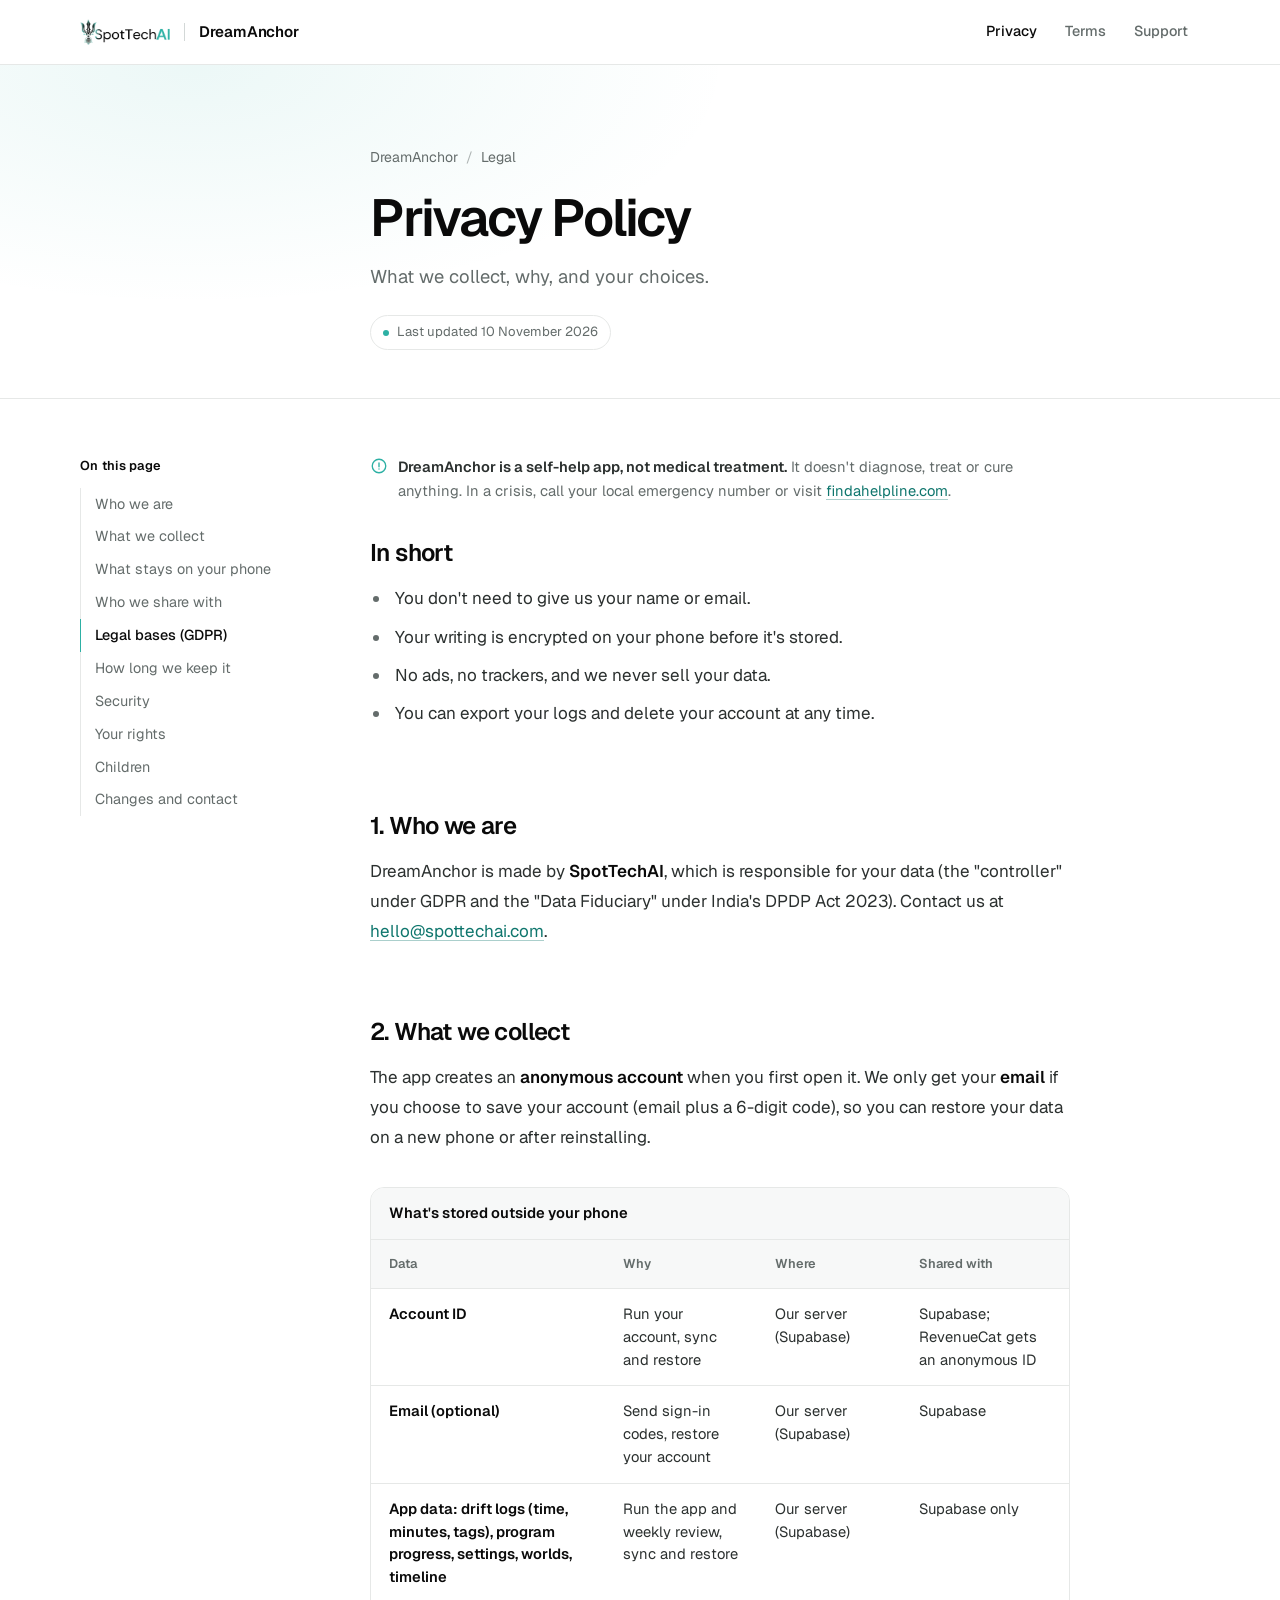
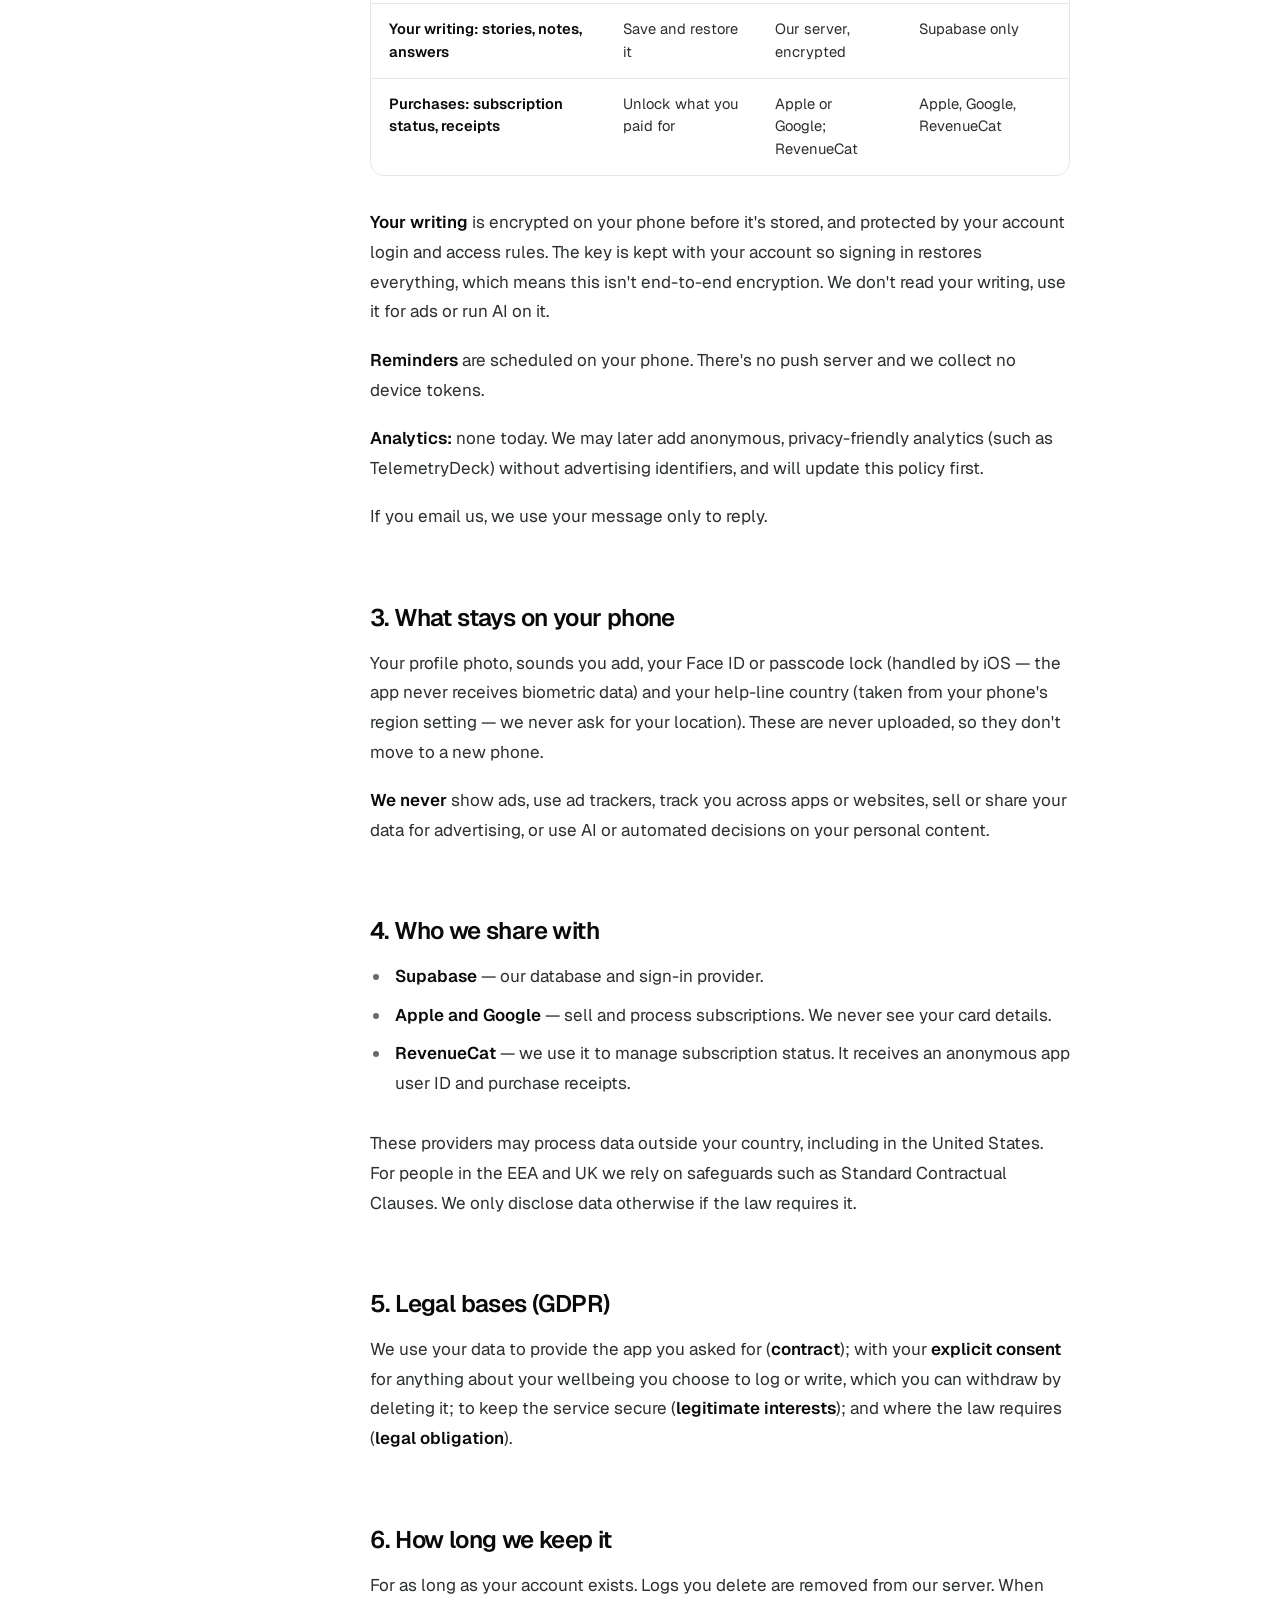
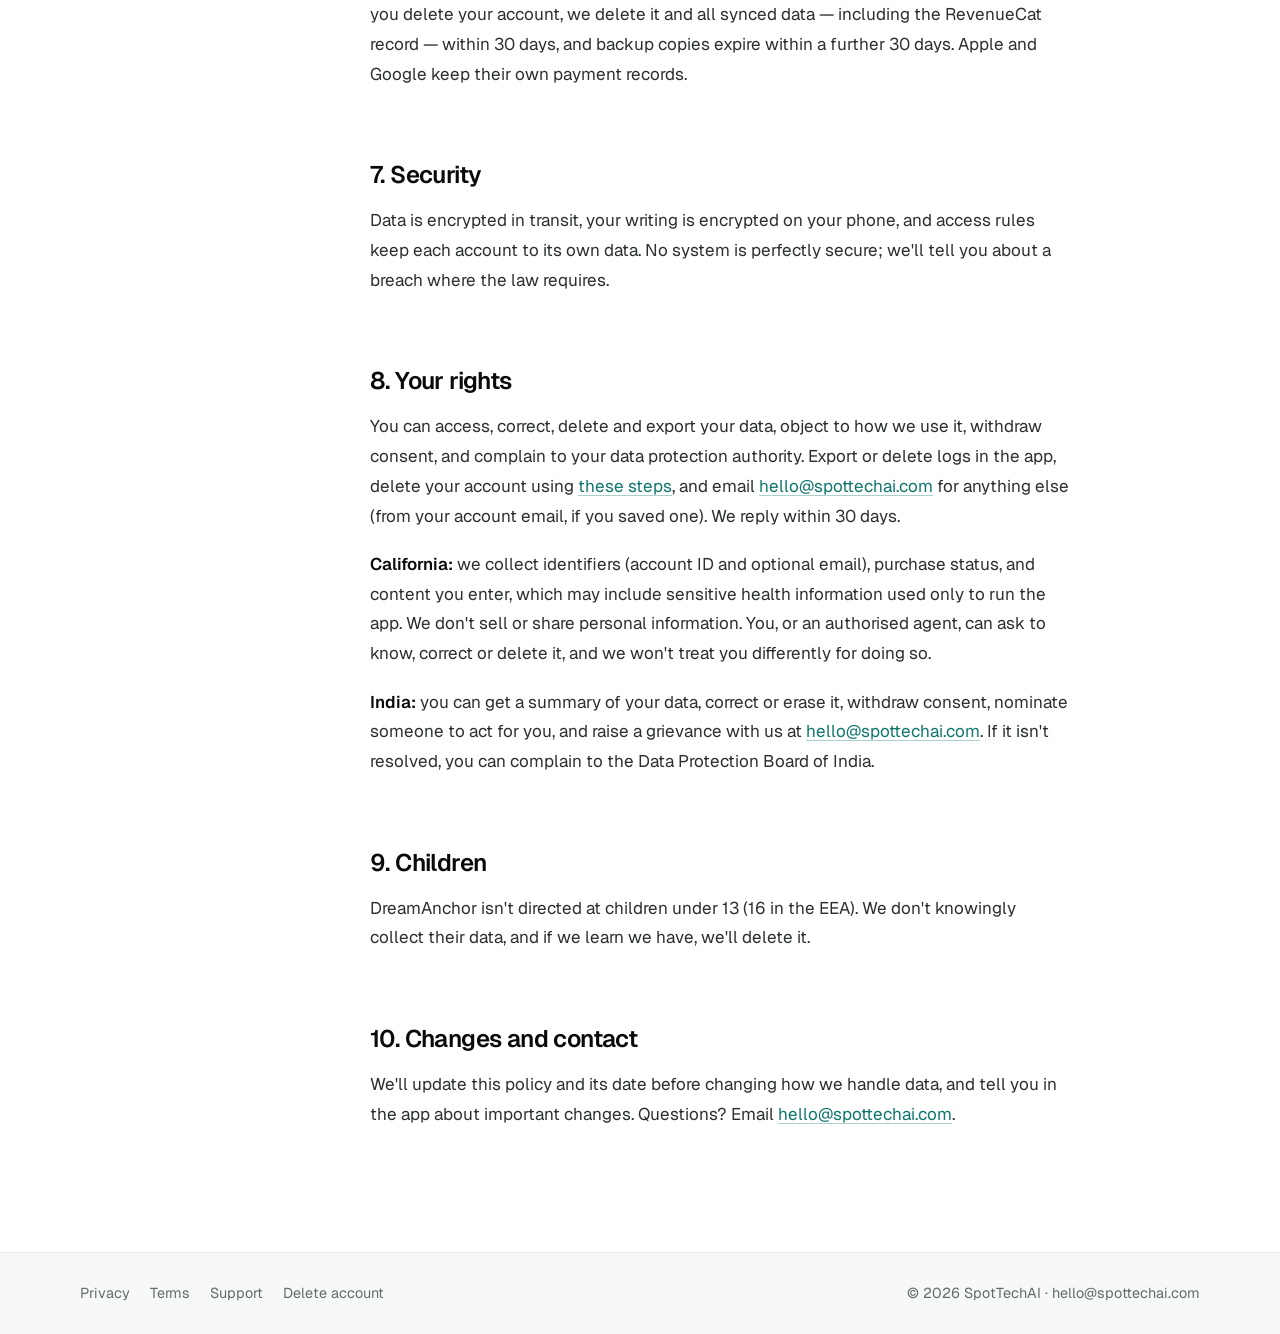
==== DreamAnchor/privacy/index.html @ 68d118e9 "building DreamAnchor Privacy, Terms, Support Pages" ====
<!DOCTYPE html>
<!-- DRAFT: needs legal review before launch. See DreamAnchor/README.md for open assumptions. -->
<html lang="en">
<head>
  <meta charset="utf-8">
  <meta name="viewport" content="width=device-width, initial-scale=1">
  <title>Privacy Policy — DreamAnchor by SpotTechAI</title>
  <meta name="description" content="How DreamAnchor collects, uses and protects your data, and your choices. No ads, no tracking, no selling of data.">
  <meta name="color-scheme" content="light dark">
  <meta name="theme-color" content="#ffffff" media="(prefers-color-scheme: light)">
  <meta name="theme-color" content="#0a0a0a" media="(prefers-color-scheme: dark)">
  <link rel="canonical" href="https://spottechai.com/DreamAnchor/privacy/">
  <link rel="icon" type="image/png" href="../../assets/img/favicon.png">
  <link rel="apple-touch-icon" href="../../assets/img/apple-touch-icon.png">
  <link rel="preconnect" href="https://fonts.googleapis.com">
  <link rel="preconnect" href="https://fonts.gstatic.com" crossorigin>
  <link href="https://fonts.googleapis.com/css2?family=Geist:wght@300..700&amp;family=Geist+Mono:wght@400;500&amp;display=swap" rel="stylesheet">
  <link rel="stylesheet" href="../../assets/css/styles.css">
  <link rel="stylesheet" href="../assets/site.css">
</head>
<body class="da da-doc">
  <a class="skip-link" href="#main">Skip to content</a>

  <header class="da-header">
    <div class="da-bar">
      <a class="da-brand" href="../../">
        <picture>
          <source srcset="../../assets/img/logo-white.png" media="(prefers-color-scheme: dark)">
          <img src="../../assets/img/logo.png" alt="SpotTechAI" width="91" height="26">
        </picture>
      </a>
      <span class="da-sep" aria-hidden="true"></span>
      <a class="da-app" href="../">DreamAnchor</a>
      <nav class="da-nav" aria-label="DreamAnchor">
        <a href="../privacy/" aria-current="page">Privacy</a>
        <a href="../terms/">Terms</a>
        <a href="../support/">Support</a>
      </nav>
    </div>
  </header>

  <section class="da-hero">
    <div class="da-wrap">
      <nav class="da-crumbs" aria-label="Breadcrumb"><a href="../">DreamAnchor</a><span class="sl" aria-hidden="true">/</span><span>Legal</span></nav>
      <h1>Privacy Policy</h1>
      <p class="da-lead">What we collect, why, and your choices.</p>
      <ul class="da-meta"><li>Last updated 10 November 2026</li></ul>
    </div>
  </section>

  <main id="main" class="da-main">
    <div class="da-wrap">
      <p class="da-note"><svg viewBox="0 0 24 24" aria-hidden="true"><circle cx="12" cy="12" r="9"/><path d="M12 8v5M12 16h.01"/></svg><span><strong>DreamAnchor is a self-help app, not medical treatment.</strong> It doesn't diagnose, treat or cure anything. In a crisis, call your local emergency number or visit <a href="https://findahelpline.com">findahelpline.com</a>.</span></p>

      <h2 class="da-first" id="summary">In short</h2>
      <ul>
        <li>You don't need to give us your name or email.</li>
        <li>Your writing is encrypted on your phone before it's stored.</li>
        <li>No ads, no trackers, and we never sell your data.</li>
        <li>You can export your logs and delete your account at any time.</li>
      </ul>

      <nav class="da-toc" aria-label="On this page">
        <p class="da-toc-title">On this page</p>
        <ol>
          <li><a href="#who-we-are">Who we are</a></li>
          <li><a href="#what-we-collect">What we collect</a></li>
          <li><a href="#on-your-phone">What stays on your phone</a></li>
          <li><a href="#sharing">Who we share with</a></li>
          <li><a href="#legal-bases">Legal bases (GDPR)</a></li>
          <li><a href="#retention">How long we keep it</a></li>
          <li><a href="#security">Security</a></li>
          <li><a href="#your-rights">Your rights</a></li>
          <li><a href="#children">Children</a></li>
          <li><a href="#changes">Changes and contact</a></li>
        </ol>
      </nav>

      <h2 id="who-we-are">1. Who we are</h2>
      <p>DreamAnchor is made by <strong>SpotTechAI</strong>, which is responsible for your data (the "controller" under GDPR and the "Data Fiduciary" under India's DPDP Act 2023). Contact us at <a href="mailto:hello@spottechai.com">hello@spottechai.com</a>.</p>

      <h2 id="what-we-collect">2. What we collect</h2>
      <p>The app creates an <strong>anonymous account</strong> when you first open it. We only get your <strong>email</strong> if you choose to save your account (email plus a 6-digit code), so you can restore your data on a new phone or after reinstalling.</p>
      <div class="da-table-wrap"><table class="da-table">
        <caption>What's stored outside your phone</caption>
        <thead><tr><th scope="col">Data</th><th scope="col">Why</th><th scope="col">Where</th><th scope="col">Shared with</th></tr></thead>
        <tbody>
          <tr><td data-label="Data">Account ID</td><td data-label="Why">Run your account, sync and restore</td><td data-label="Where">Our server (Supabase)</td><td data-label="Shared with">Supabase; RevenueCat gets an anonymous ID</td></tr>
          <tr><td data-label="Data">Email (optional)</td><td data-label="Why">Send sign-in codes, restore your account</td><td data-label="Where">Our server (Supabase)</td><td data-label="Shared with">Supabase</td></tr>
          <tr><td data-label="Data">App data: drift logs (time, minutes, tags), program progress, settings, worlds, timeline</td><td data-label="Why">Run the app and weekly review, sync and restore</td><td data-label="Where">Our server (Supabase)</td><td data-label="Shared with">Supabase only</td></tr>
          <tr><td data-label="Data">Your writing: stories, notes, answers</td><td data-label="Why">Save and restore it</td><td data-label="Where">Our server, encrypted</td><td data-label="Shared with">Supabase only</td></tr>
          <tr><td data-label="Data">Purchases: subscription status, receipts</td><td data-label="Why">Unlock what you paid for</td><td data-label="Where">Apple or Google; RevenueCat</td><td data-label="Shared with">Apple, Google, RevenueCat</td></tr>
        </tbody>
      </table></div>
      <p><strong>Your writing</strong> is encrypted on your phone before it's stored, and protected by your account login and access rules. The key is kept with your account so signing in restores everything, which means this isn't end-to-end encryption. We don't read your writing, use it for ads or run AI on it.</p>
      <p><strong>Reminders</strong> are scheduled on your phone. There's no push server and we collect no device tokens.</p>
      <p><strong>Analytics:</strong> none today. We may later add anonymous, privacy-friendly analytics (such as TelemetryDeck) without advertising identifiers, and will update this policy first.</p>
      <p>If you email us, we use your message only to reply.</p>

      <h2 id="on-your-phone">3. What stays on your phone</h2>
      <p>Your profile photo, sounds you add, your Face ID or passcode lock (handled by iOS — the app never receives biometric data) and your help-line country (taken from your phone's region setting — we never ask for your location). These are never uploaded, so they don't move to a new phone.</p>
      <p><strong>We never</strong> show ads, use ad trackers, track you across apps or websites, sell or share your data for advertising, or use AI or automated decisions on your personal content.</p>

      <h2 id="sharing">4. Who we share with</h2>
      <ul>
        <li><strong>Supabase</strong> — our database and sign-in provider.</li>
        <li><strong>Apple and Google</strong> — sell and process subscriptions. We never see your card details.</li>
        <li><strong>RevenueCat</strong> — we use it to manage subscription status. It receives an anonymous app user ID and purchase receipts.</li>
      </ul>
      <p>These providers may process data outside your country, including in the United States. For people in the EEA and UK we rely on safeguards such as Standard Contractual Clauses. We only disclose data otherwise if the law requires it.</p>

      <h2 id="legal-bases">5. Legal bases (GDPR)</h2>
      <p>We use your data to provide the app you asked for (<strong>contract</strong>); with your <strong>explicit consent</strong> for anything about your wellbeing you choose to log or write, which you can withdraw by deleting it; to keep the service secure (<strong>legitimate interests</strong>); and where the law requires (<strong>legal obligation</strong>).</p>

      <h2 id="retention">6. How long we keep it</h2>
      <p>For as long as your account exists. Logs you delete are removed from our server. When you delete your account, we delete it and all synced data — including the RevenueCat record — within 30 days, and backup copies expire within a further 30 days. Apple and Google keep their own payment records.</p>

      <h2 id="security">7. Security</h2>
      <p>Data is encrypted in transit, your writing is encrypted on your phone, and access rules keep each account to its own data. No system is perfectly secure; we'll tell you about a breach where the law requires.</p>

      <h2 id="your-rights">8. Your rights</h2>
      <p>You can access, correct, delete and export your data, object to how we use it, withdraw consent, and complain to your data protection authority. Export or delete logs in the app, delete your account using <a href="../delete-account/">these steps</a>, and email <a href="mailto:hello@spottechai.com">hello@spottechai.com</a> for anything else (from your account email, if you saved one). We reply within 30 days.</p>
      <p><strong>California:</strong> we collect identifiers (account ID and optional email), purchase status, and content you enter, which may include sensitive health information used only to run the app. We don't sell or share personal information. You, or an authorised agent, can ask to know, correct or delete it, and we won't treat you differently for doing so.</p>
      <p><strong>India:</strong> you can get a summary of your data, correct or erase it, withdraw consent, nominate someone to act for you, and raise a grievance with us at <a href="mailto:hello@spottechai.com">hello@spottechai.com</a>. If it isn't resolved, you can complain to the Data Protection Board of India.</p>

      <h2 id="children">9. Children</h2>
      <p>DreamAnchor isn't directed at children under 13 (16 in the EEA). We don't knowingly collect their data, and if we learn we have, we'll delete it.</p>

      <h2 id="changes">10. Changes and contact</h2>
      <p>We'll update this policy and its date before changing how we handle data, and tell you in the app about important changes. Questions? Email <a href="mailto:hello@spottechai.com">hello@spottechai.com</a>.</p>
    </div>
  </main>

  <footer class="da-footer">
    <div class="da-bar da-foot">
      <nav class="da-foot-links" aria-label="DreamAnchor pages">
        <a href="../privacy/">Privacy</a>
        <a href="../terms/">Terms</a>
        <a href="../support/">Support</a>
        <a href="../delete-account/">Delete account</a>
      </nav>
      <p>© 2026 SpotTechAI · <a href="mailto:hello@spottechai.com">hello@spottechai.com</a></p>
    </div>
  </footer>
  <script src="../assets/toc.js" defer></script>
</body>
</html>
---- assets/css/styles.css ----
/* ==========================================================
   SpotTechAI — stylesheet
   Brand: black / white with logo teal (#2DB0A4)
   ========================================================== */

:root {
  --black: #0a0a0a;
  --black-2: #111312;
  --white: #ffffff;
  --gray-50: #f6f7f7;
  --gray-100: #eceeee;
  --gray-300: #d4d8d7;
  --gray-500: #6b7271;
  --gray-400-d: #9aa3a2;          /* muted text on dark */
  --line-d: rgba(255, 255, 255, 0.1);

  --teal: #2db0a4;                /* sampled from the logo */
  --teal-ink: #137a70;            /* teal for text on white (AA contrast) */
  --teal-soft: rgba(45, 176, 164, 0.12);

  --font: "Geist", -apple-system, BlinkMacSystemFont, "Segoe UI", Roboto, sans-serif;
  --mono: "Geist Mono", ui-monospace, SFMono-Regular, Menlo, monospace;

  --container: 1200px;
  --radius: 16px;
  --ease: cubic-bezier(0.22, 1, 0.36, 1);
}

*,
*::before,
*::after { box-sizing: border-box; }

html { scroll-behavior: smooth; scroll-padding-top: 76px; }

body {
  margin: 0;
  font-family: var(--font);
  font-size: 16px;
  line-height: 1.6;
  color: var(--black);
  background: var(--white);
  -webkit-font-smoothing: antialiased;
  -moz-osx-font-smoothing: grayscale;
  text-rendering: optimizeLegibility;
  overflow-x: hidden;
}

img, svg, canvas { display: block; max-width: 100%; }
a { color: inherit; text-decoration: none; }
p { margin: 0 0 1em; }
h1, h2, h3, h4 { margin: 0 0 .5em; font-weight: 600; letter-spacing: -0.035em; line-height: 1.05; }
h1 { font-size: clamp(2.6rem, 6.4vw, 5.2rem); }
h2 { font-size: clamp(2rem, 4.2vw, 3.4rem); }
h3 { font-size: 1.12rem; letter-spacing: -0.015em; line-height: 1.3; }

::selection { background: var(--teal); color: var(--black); }

.container { width: 100%; max-width: var(--container); margin: 0 auto; padding: 0 28px; }
.teal { color: var(--teal); }

.skip-link {
  position: absolute; left: -999px; top: 8px; z-index: 200;
  background: var(--teal); color: var(--black); padding: 8px 14px; border-radius: 8px; font-weight: 600;
}
.skip-link:focus { left: 8px; }
:focus-visible { outline: 2px solid var(--teal); outline-offset: 3px; border-radius: 6px; }

/* ---------- Scroll progress ---------- */
.scroll-progress {
  position: fixed; top: 0; left: 0; z-index: 120; height: 2px; width: 100%;
  background: var(--teal); transform-origin: 0 50%; transform: scaleX(0);
}

/* ---------- Buttons ---------- */
.btn {
  display: inline-flex; align-items: center; justify-content: center; gap: .55em;
  height: 48px; padding: 0 24px; border-radius: 999px;
  font: 500 .95rem/1 var(--font); letter-spacing: -0.01em;
  border: 1px solid transparent; cursor: pointer; white-space: nowrap;
  transition: background .3s var(--ease), color .3s var(--ease), border-color .3s var(--ease), transform .3s var(--ease), box-shadow .3s var(--ease);
}
.btn .arrow { display: inline-block; transition: transform .3s var(--ease); }
.btn:hover .arrow { transform: translateX(4px); }
.btn:active { transform: scale(.98); }
.btn-sm { height: 38px; padding: 0 16px; font-size: .88rem; }

.btn-teal { background: var(--teal); color: var(--black); }
.btn-teal:hover { background: #3cc7ba; box-shadow: 0 8px 30px -8px rgba(45, 176, 164, .65); }
.btn-outline { border-color: rgba(255,255,255,.22); color: var(--white); }
.btn-outline:hover { border-color: var(--white); background: rgba(255,255,255,.06); }
.btn-dark { background: var(--black); color: var(--white); }
.btn-dark:hover { background: #222; }

/* ---------- Labels ---------- */
.label {
  font-family: var(--mono); font-size: .78rem; font-weight: 500;
  letter-spacing: .08em; text-transform: uppercase; color: var(--teal-ink);
  margin-bottom: 1.2rem;
}
.dark .label { color: var(--teal); }
.sub { font-size: 1.12rem; color: var(--gray-500); max-width: 600px; }
.dark .sub { color: var(--gray-400-d); }

/* ---------- Header ---------- */
.site-header {
  position: fixed; inset: 0 0 auto; z-index: 100;
  border-bottom: 1px solid transparent;
  transition: background .4s var(--ease), border-color .4s var(--ease);
}
/* blur lives on a pseudo-element so it doesn't trap the fixed mobile menu */
.site-header::before {
  content: ""; position: absolute; inset: 0; z-index: -1; opacity: 0;
  background: rgba(10, 10, 10, .86);
  backdrop-filter: saturate(180%) blur(16px);
  -webkit-backdrop-filter: saturate(180%) blur(16px);
  transition: opacity .4s var(--ease);
}
.site-header.scrolled::before { opacity: 1; }
.site-header.scrolled { border-color: var(--line-d); }
.nav-wrap { display: flex; align-items: center; justify-content: space-between; height: 72px; }
.brand img { height: 36px; width: auto; }
.nav-menu { display: flex; align-items: center; gap: 32px; list-style: none; margin: 0; padding: 0; }
.nav-menu a:not(.btn) {
  position: relative; color: var(--gray-400-d); font-size: .92rem; font-weight: 450; transition: color .25s;
}
.nav-menu a:not(.btn)::after {
  content: ""; position: absolute; left: 0; right: 0; bottom: -6px; height: 1px;
  background: var(--teal); transform: scaleX(0); transform-origin: right; transition: transform .35s var(--ease);
}
.nav-menu a:not(.btn):hover { color: var(--white); }
.nav-menu a:not(.btn):hover::after,
.nav-menu a.active::after { transform: scaleX(1); transform-origin: left; }
.nav-menu a.active { color: var(--white); }
.nav-toggle { display: none; }

/* ---------- Dark sections ---------- */
.dark { background: var(--black); color: var(--white); }

/* ---------- Hero ---------- */
.hero {
  position: relative; min-height: 100vh; min-height: 100svh;
  display: flex; flex-direction: column; justify-content: center;
  padding-top: 120px; overflow: hidden; isolation: isolate;
}
.hero-canvas { position: absolute; inset: 0; width: 100%; height: 100%; z-index: -2; opacity: .9; }
.hero-glow {
  position: absolute; z-index: -1; width: 900px; height: 900px; border-radius: 50%;
  left: var(--mx, 70%); top: var(--my, 40%); transform: translate(-50%, -50%);
  background: radial-gradient(circle, rgba(45,176,164,.16) 0%, rgba(45,176,164,0) 60%);
  transition: left .8s var(--ease), top .8s var(--ease);
  pointer-events: none;
}
.hero::after { /* fade bottom into marquee */
  content: ""; position: absolute; inset: auto 0 0; height: 200px; z-index: -1;
  background: linear-gradient(transparent, var(--black));
}
.hero-inner { display: grid; grid-template-columns: 1.25fr .75fr; gap: 40px; align-items: center; flex: 1; }

.pill {
  display: inline-flex; align-items: center; gap: 10px;
  padding: 7px 14px 7px 12px; border-radius: 999px; margin-bottom: 28px;
  border: 1px solid var(--line-d); background: rgba(255,255,255,.03);
  font-family: var(--mono); font-size: .76rem; letter-spacing: .06em; text-transform: uppercase; color: #cfd6d5;
}
.pill-dot { position: relative; width: 7px; height: 7px; border-radius: 50%; background: var(--teal); }
.pill-dot::after {
  content: ""; position: absolute; inset: 0; border-radius: 50%; background: var(--teal);
  animation: ping 2s var(--ease) infinite;
}

.hero-title { font-weight: 600; margin-bottom: 28px; }
.hero-lead { font-size: clamp(1.05rem, 1.4vw, 1.22rem); color: var(--gray-400-d); max-width: 560px; margin-bottom: 40px; }
.hero-actions { display: flex; flex-wrap: wrap; gap: 12px; }

/* Split-word headline animation */
.hero-title .w { display: inline-block; overflow: hidden; vertical-align: top; padding-bottom: .08em; margin-bottom: -.08em; }
.hero-title .w > span { display: inline-block; }
.js .hero-title .w > span {
  transform: translateY(105%); opacity: 0; filter: blur(6px);
  animation: wordIn 1s var(--ease) forwards; animation-delay: calc(var(--i) * 70ms + 100ms);
}

.js .fade-in { opacity: 0; transform: translateY(16px); animation: fadeUp 1s var(--ease) forwards; animation-delay: var(--d, 0s); }

/* Hero visual: logo mark with orbits */
.hero-visual { position: relative; aspect-ratio: 1; width: 100%; max-width: 440px; justify-self: center; }
.mark-wrap { position: absolute; inset: 0; display: grid; place-items: center; }
.mark-wrap img {
  width: 34%; height: auto;
  filter: drop-shadow(0 0 40px rgba(45,176,164,.35));
  animation: float 7s ease-in-out infinite;
}
.orbit {
  position: absolute; inset: 0; margin: auto; border-radius: 50%;
  border: 1px solid rgba(255,255,255,.08);
  animation: spin linear infinite;
}
.orbit span {
  position: absolute; top: -4px; left: 50%; width: 8px; height: 8px; margin-left: -4px;
  border-radius: 50%; background: var(--teal); box-shadow: 0 0 16px 2px rgba(45,176,164,.7);
}
.orbit-1 { width: 100%; height: 100%; animation-duration: 38s; border-style: dashed; border-color: rgba(255,255,255,.07); }
.orbit-2 { width: 74%; height: 74%; animation-duration: 24s; animation-direction: reverse; }
.orbit-2 span { background: #fff; box-shadow: 0 0 12px rgba(255,255,255,.6); width: 6px; height: 6px; margin-left: -3px; top: -3px; }
.orbit-3 { width: 50%; height: 50%; animation-duration: 16s; border-color: rgba(45,176,164,.25); }

/* Marquee */
.marquee {
  position: relative; margin-top: 72px; padding: 22px 0;
  border-top: 1px solid var(--line-d); overflow: hidden;
  mask-image: linear-gradient(90deg, transparent, #000 12%, #000 88%, transparent);
  -webkit-mask-image: linear-gradient(90deg, transparent, #000 12%, #000 88%, transparent);
}
.marquee-track { display: flex; width: max-content; animation: marquee 40s linear infinite; }
.marquee:hover .marquee-track { animation-play-state: paused; }
.marquee ul { display: flex; list-style: none; margin: 0; padding: 0; }
.marquee li {
  display: flex; align-items: center; gap: 48px; padding-right: 48px;
  font-size: 1.05rem; color: #7d8685; white-space: nowrap; letter-spacing: -0.01em;
}
.marquee li::after { content: "✦"; color: var(--teal); font-size: .7rem; }

/* ---------- Sections ---------- */
.section { position: relative; padding: 140px 0; }
.section-gray { background: var(--gray-50); }
.section-head { max-width: 760px; margin-bottom: 72px; }
.section-head h2 { margin-bottom: .4em; }

/* About */
.statement {
  font-size: clamp(1.7rem, 3.4vw, 2.8rem); font-weight: 500; line-height: 1.18; letter-spacing: -0.03em;
  max-width: 1040px; margin-bottom: 80px; color: var(--black);
}
.statement .hl { color: var(--teal-ink); }
.about-grid { display: grid; grid-template-columns: 1fr 1fr; gap: 80px; align-items: start; }
.about-text p { font-size: 1.08rem; color: var(--gray-500); }
.about-text strong { color: var(--black); font-weight: 600; }
.pillars { display: grid; grid-template-columns: 1fr 1fr; border-top: 1px solid var(--gray-100); }
.pillar { padding: 26px 24px 26px 0; border-bottom: 1px solid var(--gray-100); }
.pillar:nth-child(odd) { border-right: 1px solid var(--gray-100); }
.pillar:nth-child(even) { padding-left: 24px; }
.pillar-k { display: block; font-size: 1.5rem; font-weight: 600; letter-spacing: -0.03em; margin-bottom: 6px; }
.pillar-k::before { content: ""; display: inline-block; width: 8px; height: 8px; border-radius: 2px; background: var(--teal); margin-right: 10px; vertical-align: middle; }
.pillar p { margin: 0; color: var(--gray-500); font-size: .95rem; }
.mv {
  display: grid; grid-template-columns: 1fr 1fr; gap: 1px; margin-top: 80px;
  background: var(--gray-100); border: 1px solid var(--gray-100); border-radius: var(--radius); overflow: hidden;
}
.mv > div { background: var(--white); padding: 40px; }
.mv .label { margin-bottom: .8rem; }
.mv-text { font-size: 1.3rem; font-weight: 500; letter-spacing: -0.02em; line-height: 1.35; margin: 0; }

/* Service cards with cursor spotlight */
.cards { display: grid; grid-template-columns: repeat(4, 1fr); gap: 16px; }
.card {
  --x: 50%; --y: 50%;
  position: relative; padding: 32px 28px; border-radius: var(--radius);
  background: var(--white); border: 1px solid var(--gray-100);
  transition: transform .5s var(--ease), border-color .4s var(--ease), box-shadow .5s var(--ease);
  overflow: hidden; isolation: isolate;
}
.card::before {
  content: ""; position: absolute; inset: 0; z-index: -1; opacity: 0; transition: opacity .4s;
  background: radial-gradient(360px circle at var(--x) var(--y), rgba(45,176,164,.12), transparent 60%);
}
.card:hover { transform: translateY(-4px); border-color: rgba(45,176,164,.45); box-shadow: 0 24px 50px -24px rgba(10,10,10,.18); }
.card:hover::before { opacity: 1; }
.card h3 { margin-bottom: .6em; }
.card p { color: var(--gray-500); font-size: .94rem; margin-bottom: 1.2em; }
.card ul { list-style: none; padding: 16px 0 0; margin: 0; border-top: 1px solid var(--gray-100); font-size: .86rem; }
.card li { padding: 3px 0; color: #333; }
.card li::before { content: ""; display: inline-block; width: 4px; height: 4px; border-radius: 50%; background: var(--teal); margin-right: 10px; vertical-align: middle; }
.card-icon {
  width: 44px; height: 44px; border-radius: 12px; display: grid; place-items: center; margin-bottom: 28px;
  background: var(--black); transition: background .4s var(--ease), transform .5s var(--ease);
}
.card-icon svg { width: 22px; height: 22px; fill: none; stroke: var(--teal); stroke-width: 1.6; stroke-linecap: round; stroke-linejoin: round; transition: stroke .4s; }
.card:hover .card-icon { background: var(--teal); transform: rotate(-6deg) scale(1.05); }
.card:hover .card-icon svg { stroke: var(--black); }

/* Process timeline */
.timeline { position: relative; list-style: none; margin: 0; padding: 0; display: grid; grid-template-columns: repeat(4, 1fr); gap: 32px; }
.tl-line { position: absolute; top: 28px; left: 0; right: 0; height: 1px; background: var(--line-d); }
.tl-fill { position: absolute; inset: 0; background: linear-gradient(90deg, var(--teal), #7fe3d9); transform-origin: 0 50%; transform: scaleX(var(--p, 0)); }
.tl-step { position: relative; }
.tl-num {
  position: relative; display: grid; place-items: center; width: 56px; height: 56px; margin-bottom: 32px;
  border-radius: 50%; background: var(--black); border: 1px solid rgba(255,255,255,.18);
  font-family: var(--mono); font-size: .85rem; color: var(--white);
  transition: border-color .6s var(--ease), background .6s var(--ease), color .6s var(--ease), box-shadow .6s var(--ease);
}
.tl-step.lit .tl-num { background: var(--teal); border-color: var(--teal); color: var(--black); box-shadow: 0 0 0 6px rgba(45,176,164,.15); }
.tl-step h3 { font-size: 1.35rem; }
.tl-step p { color: var(--gray-400-d); font-size: .96rem; }

/* Industries */
.industries {
  display: grid; grid-template-columns: repeat(5, 1fr);
  border-top: 1px solid var(--gray-100); border-left: 1px solid var(--gray-100);
}
.ind {
  display: flex; flex-direction: column; gap: 18px; padding: 30px 24px 28px;
  border-right: 1px solid var(--gray-100); border-bottom: 1px solid var(--gray-100);
  font-weight: 500; letter-spacing: -0.01em; transition: background .4s var(--ease), color .4s var(--ease);
}
.ind svg { width: 26px; height: 26px; fill: none; stroke: var(--black); stroke-width: 1.5; stroke-linecap: round; stroke-linejoin: round; transition: stroke .4s, transform .5s var(--ease); }
.ind:hover { background: var(--black); color: var(--white); }
.ind:hover svg { stroke: var(--teal); transform: translateY(-3px); }

/* Why */
.why { display: grid; grid-template-columns: .85fr 1.15fr; gap: 80px; align-items: start; }
.why-head { position: sticky; top: 120px; }
.why-head .sub { margin-bottom: 2rem; }
.why-list { border-top: 1px solid var(--gray-300); }
.why-item {
  display: grid; grid-template-columns: 1fr 1.2fr; gap: 24px; padding: 28px 0;
  border-bottom: 1px solid var(--gray-300); transition: padding .5s var(--ease);
}
.why-item h3 { margin: 0; font-size: 1.2rem; }
.why-item p { margin: 0; color: var(--gray-500); font-size: .96rem; }
.why-item:hover { padding-left: 12px; }
.why-item:hover h3 { color: var(--teal-ink); }

/* FAQ */
.faq-wrap { display: grid; grid-template-columns: .7fr 1.3fr; gap: 80px; align-items: start; }
.faq { border-top: 1px solid var(--gray-100); }
.faq details { border-bottom: 1px solid var(--gray-100); }
.faq summary {
  display: flex; justify-content: space-between; align-items: center; gap: 24px;
  padding: 26px 0; cursor: pointer; list-style: none;
  font-size: 1.12rem; font-weight: 500; letter-spacing: -0.015em; transition: color .3s;
}
.faq summary::-webkit-details-marker { display: none; }
.faq summary:hover { color: var(--teal-ink); }
.faq summary::after {
  content: ""; flex: none; width: 28px; height: 28px; border-radius: 50%;
  border: 1px solid var(--gray-300);
  background:
    linear-gradient(currentColor, currentColor) center / 10px 1.5px no-repeat,
    linear-gradient(currentColor, currentColor) center / 1.5px 10px no-repeat;
  transition: transform .4s var(--ease), background-color .3s, border-color .3s;
}
.faq details[open] summary::after { transform: rotate(45deg); border-color: var(--teal); }
.faq-body p { margin: 0; padding: 0 48px 26px 0; color: var(--gray-500); }
.faq details[open] .faq-body { animation: fadeUp .5s var(--ease); }

/* Contact */
.contact { overflow: hidden; }
.contact-glow {
  position: absolute; width: 800px; height: 800px; right: -300px; bottom: -400px; border-radius: 50%;
  background: radial-gradient(circle, rgba(45,176,164,.18), transparent 65%); pointer-events: none;
}
.contact-grid { position: relative; display: grid; grid-template-columns: 1fr 1fr; gap: 80px; align-items: start; }
.contact-copy h2 { font-size: clamp(2.3rem, 5vw, 4rem); }
.email-link {
  display: inline-flex; flex-direction: column; gap: 6px; margin-top: 24px;
  padding-bottom: 10px; border-bottom: 1px solid var(--line-d); transition: border-color .4s var(--ease);
}
.email-label { font-family: var(--mono); font-size: .75rem; text-transform: uppercase; letter-spacing: .08em; color: var(--gray-400-d); }
.email-addr { font-size: clamp(1.25rem, 2.4vw, 1.8rem); font-weight: 500; letter-spacing: -0.02em; word-break: break-word; }
.email-addr .arrow { display: inline-block; color: var(--teal); transition: transform .4s var(--ease); }
.email-link:hover { border-color: var(--teal); }
.email-link:hover .arrow { transform: translate(3px, -3px); }

.contact-form {
  display: grid; grid-template-columns: 1fr 1fr; gap: 18px;
  padding: 36px; border-radius: 20px;
  background: rgba(255,255,255,.03); border: 1px solid var(--line-d);
  backdrop-filter: blur(10px);
}
.field { display: flex; flex-direction: column; gap: 8px; }
.full { grid-column: 1 / -1; }
.field label { font-size: .85rem; color: #c3cbca; }
.opt { color: #7d8685; }
.field input, .field select, .field textarea {
  width: 100%; padding: 13px 14px; border-radius: 10px;
  background: rgba(0,0,0,.4); border: 1px solid rgba(255,255,255,.12); color: var(--white);
  font: inherit; font-size: .96rem;
  transition: border-color .3s, box-shadow .3s, background .3s;
}
.field select { appearance: none; -webkit-appearance: none; padding-right: 36px;
  background-image: url("data:image/svg+xml,%3Csvg xmlns='http://www.w3.org/2000/svg' width='12' height='8' fill='none' stroke='%239aa3a2' stroke-width='1.5'%3E%3Cpath d='M1 1.5 6 6.5l5-5'/%3E%3C/svg%3E");
  background-repeat: no-repeat; background-position: right 14px center; }
.field select option { background: var(--black-2); color: var(--white); }
.field textarea { resize: vertical; min-height: 130px; }
.field input:hover, .field select:hover, .field textarea:hover { border-color: rgba(255,255,255,.22); }
.field input:focus, .field select:focus, .field textarea:focus { outline: none; border-color: var(--teal); box-shadow: 0 0 0 4px rgba(45,176,164,.15); }
.field.invalid input, .field.invalid textarea { border-color: #f87171; }
.form-foot { display: flex; align-items: center; flex-wrap: wrap; gap: 16px; margin-top: 4px; }
.form-status { margin: 0; font-size: .9rem; color: var(--gray-400-d); }
.form-status.ok { color: var(--teal); }
.form-status.err { color: #f87171; }

/* Footer */
.site-footer { background: var(--black); color: var(--white); border-top: 1px solid var(--line-d); padding: 80px 0 32px; }
.footer-grid { display: grid; grid-template-columns: 1.8fr 1fr 1fr 1.2fr; gap: 48px; }
.footer-brand img { height: 44px; width: auto; margin-bottom: 20px; }
.footer-brand p { color: var(--gray-400-d); max-width: 320px; font-size: .95rem; }
.site-footer h4 { font-family: var(--mono); font-size: .75rem; font-weight: 500; letter-spacing: .08em; text-transform: uppercase; color: #7d8685; margin-bottom: 18px; }
.site-footer ul { list-style: none; margin: 0; padding: 0; display: grid; gap: 12px; }
.site-footer ul a { color: #d4dad9; font-size: .94rem; transition: color .25s; }
.site-footer ul a:hover { color: var(--teal); }
.footer-bottom {
  display: flex; justify-content: space-between; flex-wrap: wrap; gap: 12px;
  margin-top: 64px; padding-top: 24px; border-top: 1px solid var(--line-d);
  font-size: .86rem; color: #7d8685;
}
.footer-bottom p { margin: 0; }
.footer-bottom a:hover { color: var(--white); }

/* ---------- Scroll reveal ---------- */
.js .reveal {
  opacity: 0; transform: translateY(28px); filter: blur(4px);
  transition: opacity 1s var(--ease), transform 1s var(--ease), filter 1s var(--ease);
  transition-delay: var(--rd, 0ms);
}
.js .reveal.visible { opacity: 1; transform: none; filter: none; }

/* ---------- Keyframes ---------- */
@keyframes wordIn { to { transform: none; opacity: 1; filter: none; } }
@keyframes fadeUp { from { opacity: 0; transform: translateY(16px); } to { opacity: 1; transform: none; } }
@keyframes spin { to { transform: rotate(360deg); } }
@keyframes float { 0%, 100% { transform: translateY(0); } 50% { transform: translateY(-12px); } }
@keyframes marquee { to { transform: translateX(-50%); } }
@keyframes ping { 0% { transform: scale(1); opacity: .7; } 80%, 100% { transform: scale(2.8); opacity: 0; } }

@media (prefers-reduced-motion: reduce) {
  *, *::before, *::after { animation: none !important; transition: none !important; scroll-behavior: auto !important; }
  .js .reveal, .js .fade-in, .js .hero-title .w > span { opacity: 1; transform: none; filter: none; }
}

/* ---------- Responsive ---------- */
@media (max-width: 1100px) {
  .cards { grid-template-columns: repeat(2, 1fr); }
  .industries { grid-template-columns: repeat(3, 1fr); }
  .footer-grid { grid-template-columns: 1fr 1fr; }
}

@media (max-width: 900px) {
  .section { padding: 100px 0; }
  .hero { min-height: auto; padding-top: 130px; }
  .hero-inner, .about-grid, .why, .faq-wrap, .contact-grid { grid-template-columns: 1fr; gap: 48px; }
  .hero-visual { max-width: 300px; order: -1; justify-self: start; }
  .why-head { position: static; }
  .timeline { grid-template-columns: 1fr; gap: 40px; padding-left: 0; }
  .tl-line { top: 0; bottom: 0; left: 28px; right: auto; width: 1px; height: auto; }
  .tl-fill { background: linear-gradient(180deg, var(--teal), #7fe3d9); transform-origin: 50% 0; transform: scaleY(var(--p, 0)); }
  .tl-step { display: grid; grid-template-columns: 56px 1fr; gap: 24px; }
  .tl-num { margin: 0; }
  .statement { margin-bottom: 56px; }

  .nav-toggle {
    position: relative; z-index: 2; display: block; width: 42px; height: 42px; padding: 0;
    background: transparent; border: 1px solid var(--line-d); border-radius: 50%; cursor: pointer;
  }
  .nav-toggle span {
    position: absolute; left: 13px; right: 13px; height: 1.5px; background: var(--white); border-radius: 2px;
    transition: transform .4s var(--ease), top .4s var(--ease);
  }
  .nav-toggle span:nth-child(1) { top: 17px; }
  .nav-toggle span:nth-child(2) { top: 23px; }
  .nav-toggle[aria-expanded="true"] span:nth-child(1) { top: 20px; transform: rotate(45deg); }
  .nav-toggle[aria-expanded="true"] span:nth-child(2) { top: 20px; transform: rotate(-45deg); }

  .nav-menu {
    position: fixed; inset: 0; z-index: 1; flex-direction: column; align-items: stretch; justify-content: center; gap: 0;
    padding: 96px 28px 40px; background: var(--black);
    clip-path: circle(0% at calc(100% - 49px) 36px);
    transition: clip-path .7s var(--ease);
    visibility: hidden;
  }
  .nav-menu.open { clip-path: circle(150% at calc(100% - 49px) 36px); visibility: visible; }
  .nav-menu li { opacity: 0; transform: translateY(16px); transition: opacity .5s var(--ease), transform .5s var(--ease); }
  .nav-menu.open li { opacity: 1; transform: none; }
  .nav-menu.open li:nth-child(2) { transition-delay: .05s; }
  .nav-menu.open li:nth-child(3) { transition-delay: .1s; }
  .nav-menu.open li:nth-child(4) { transition-delay: .15s; }
  .nav-menu.open li:nth-child(5) { transition-delay: .2s; }
  .nav-menu.open li:nth-child(6) { transition-delay: .25s; }
  .nav-menu a:not(.btn) { display: block; padding: 14px 0; font-size: 2rem; font-weight: 500; letter-spacing: -0.03em; color: var(--white); border-bottom: 1px solid var(--line-d); }
  .nav-menu a:not(.btn)::after { display: none; }
  .nav-cta { margin-top: 32px; }
  .nav-menu .btn { width: 100%; height: 52px; font-size: 1rem; }
  .brand { position: relative; z-index: 2; }
}

@media (max-width: 640px) {
  .container { padding: 0 16px; }
  .section { padding: 84px 0; }
  .cards, .pillars, .mv, .contact-form { grid-template-columns: 1fr; }
  .pillar:nth-child(odd) { border-right: 0; }
  .pillar:nth-child(even) { padding-left: 0; }
  .industries { grid-template-columns: 1fr 1fr; }
  .ind { padding: 22px 16px; font-size: .92rem; }
  .why-item { grid-template-columns: 1fr; gap: 8px; }
  .mv > div { padding: 28px; }
  .contact-form { padding: 24px 20px; }
  .footer-grid { grid-template-columns: 1fr; gap: 36px; }
  .hero-actions .btn { flex: 1 1 auto; }
  .marquee { margin-top: 56px; }
  .brand img { height: 30px; }
}
---- DreamAnchor/assets/site.css ----
/* ==========================================================
   DreamAnchor — legal, support & app pages
   Loaded AFTER /assets/css/styles.css (SpotTechAI theme) and
   reuses its brand tokens: Geist, black / white, teal #2DB0A4.
   ========================================================== */

body.da {
  --bg: #ffffff;
  --bg-subtle: #f7f8f8;
  --bg-hover: #f2f4f3;
  --heading: #0a0a0a;
  --text: #2b302f;
  --muted: #646c6b;
  --border: #e6e8e7;
  --border-strong: #d3d8d7;
  --link: #0f766d;
  --link-line: rgba(15, 118, 109, .35);
  --help-bg: #f0faf8;
  --help-border: #bfe6e1;
  --btn-bg: #0a0a0a;
  --btn-fg: #ffffff;
  --btn-hover: #2a2a2a;
  --header-bg: rgba(255, 255, 255, .8);
  --shadow: 0 1px 2px rgba(10, 10, 10, .04), 0 12px 32px -16px rgba(10, 10, 10, .16);
  --wide: 1120px;
  --read: 700px;

  background: var(--bg);
  color: var(--text);
  font-size: 1.0625rem;
  line-height: 1.75;
  font-feature-settings: "kern", "liga", "calt";
  overflow-x: clip;
}

@media (prefers-color-scheme: dark) {
  body.da {
    --bg: #0a0a0a;
    --bg-subtle: #121413;
    --bg-hover: #181b1a;
    --heading: #f2f4f3;
    --text: #c8cfce;
    --muted: #8d9796;
    --border: rgba(255, 255, 255, .09);
    --border-strong: rgba(255, 255, 255, .18);
    --link: #4fd1c3;
    --link-line: rgba(79, 209, 195, .4);
    --help-bg: rgba(45, 176, 164, .08);
    --help-border: rgba(45, 176, 164, .35);
    --btn-bg: #f2f4f3;
    --btn-fg: #0a0a0a;
    --btn-hover: #ffffff;
    --header-bg: rgba(10, 10, 10, .78);
    --shadow: 0 0 0 1px rgba(255, 255, 255, .04), 0 12px 32px -16px rgba(0, 0, 0, .8);
  }
}

body.da :focus-visible { outline: 2px solid var(--teal); outline-offset: 3px; border-radius: 6px; }
body.da ::selection { background: rgba(45, 176, 164, .3); color: inherit; }

.da h1, .da h2, .da h3 { color: var(--heading); font-weight: 600; }

/* Containers */
.da-bar  { width: 100%; max-width: calc(var(--wide) + 48px); margin: 0 auto; padding: 0 24px; }
.da-wrap { width: 100%; max-width: calc(var(--read) + 48px); margin: 0 auto; padding: 0 24px; }
.da-doc .da-wrap { max-width: calc(var(--wide) + 48px); }

/* ---------- Header ---------- */
.da-header {
  position: sticky; top: 0; z-index: 50;
  background: var(--header-bg);
  backdrop-filter: saturate(180%) blur(14px);
  -webkit-backdrop-filter: saturate(180%) blur(14px);
  border-bottom: 1px solid var(--border);
}
.da-header .da-bar { display: flex; align-items: center; gap: 14px; height: 64px; }
.da-brand { display: inline-flex; }
.da-brand img { height: 26px; width: auto; }
.da-sep { width: 1px; height: 18px; background: var(--border-strong); }
.da-app { font-size: .95rem; font-weight: 600; letter-spacing: -0.01em; color: var(--heading); }
.da-nav { display: flex; align-items: center; gap: 4px; margin-left: auto; }
.da-nav a {
  padding: 6px 12px; border-radius: 8px; font-size: .9rem; font-weight: 500;
  color: var(--muted); transition: color .2s, background .2s;
}
.da-nav a:hover { color: var(--heading); background: var(--bg-hover); }
.da-nav a[aria-current="page"] { color: var(--heading); }
.da-contact {
  display: inline-flex; align-items: center; height: 34px; padding: 0 14px; margin-left: 6px;
  border-radius: 999px; background: var(--btn-bg); color: var(--btn-fg);
  font-size: .86rem; font-weight: 500; transition: background .2s;
}
.da-contact:hover { background: var(--btn-hover); }

/* ---------- Page header (hero) ---------- */
.da-hero {
  position: relative; padding: 80px 0 48px; border-bottom: 1px solid var(--border);
  background: radial-gradient(ellipse 70% 120% at 15% 0%, rgba(45, 176, 164, .09), transparent 60%);
}
.da-crumbs { display: flex; align-items: center; gap: 8px; margin-bottom: 20px; font-size: .88rem; color: var(--muted); }
.da-crumbs a { color: var(--muted); transition: color .2s; }
.da-crumbs a:hover { color: var(--heading); }
.da-crumbs .sl { opacity: .5; }
.da-hero h1 { font-size: clamp(2.25rem, 5vw, 3.25rem); letter-spacing: -0.04em; line-height: 1.08; margin: 0 0 16px; }
.da-hero h1 .teal { color: var(--teal); }
.da-lead { font-size: 1.15rem; line-height: 1.6; color: var(--muted); max-width: 600px; margin: 0; }
.da-meta { display: flex; flex-wrap: wrap; gap: 8px; margin: 24px 0 0; padding: 0; list-style: none; }
.da-meta li {
  display: inline-flex; align-items: center; gap: 8px; padding: 5px 12px;
  border: 1px solid var(--border); border-radius: 999px; background: var(--bg);
  font-size: .82rem; color: var(--muted);
}
.da-meta li::before { content: ""; width: 6px; height: 6px; border-radius: 50%; background: var(--teal); }
.da-actions { display: flex; flex-wrap: wrap; gap: 10px; margin-top: 28px; }

/* Buttons */
.da-btn {
  display: inline-flex; align-items: center; justify-content: center; gap: 8px;
  height: 44px; padding: 0 20px; border-radius: 999px; border: 1px solid transparent;
  font: 500 .94rem/1 var(--font); letter-spacing: -0.01em; cursor: pointer;
  transition: background .2s, border-color .2s, color .2s;
}
.da-btn-primary { background: var(--btn-bg); color: var(--btn-fg); }
.da-btn-primary:hover { background: var(--btn-hover); }
.da-btn-ghost { border-color: var(--border-strong); color: var(--heading); background: var(--bg); }
.da-btn-ghost:hover { background: var(--bg-hover); }
.da-btn .arrow { transition: transform .25s var(--ease); }
.da-btn:hover .arrow { transform: translateX(3px); }

/* ---------- Main content ---------- */
.da-main { padding: 56px 0 104px; }
.da-main h2 {
  font-size: 1.5rem; letter-spacing: -0.025em; line-height: 1.25;
  margin: 3.25rem 0 1rem; scroll-margin-top: 96px;
}
.da-main h3 { font-size: 1.0625rem; letter-spacing: -0.01em; line-height: 1.4; margin: 2rem 0 .5rem; scroll-margin-top: 96px; }
.da-main .da-first { margin-top: 0; }
.da-main p { margin: 0 0 1.1em; }
.da-main ul, .da-main ol { margin: 0 0 1.3em; padding-left: 1.25em; }
.da-main li { margin-bottom: .5em; padding-left: .2em; }
.da-main li::marker { color: var(--muted); }
.da-main strong { color: var(--heading); font-weight: 600; }
.da-main a:not(.da-btn):not(.da-card) {
  color: var(--link); text-decoration: underline; text-decoration-color: var(--link-line);
  text-decoration-thickness: 1px; text-underline-offset: 3px; transition: text-decoration-color .2s;
}
.da-main a:not(.da-btn):not(.da-card):hover { text-decoration-color: currentColor; }
.da-muted { color: var(--muted) !important; }

/* Notice */
.da-notice {
  display: flex; gap: 14px; padding: 16px 18px; margin: 0 0 2.5rem;
  border: 1px solid var(--border); border-radius: 12px; background: var(--bg-subtle);
  font-size: .95rem; line-height: 1.65;
}
.da-notice p { margin: 0; }
.da-notice svg { flex: none; width: 20px; height: 20px; margin-top: 3px; fill: none; stroke: var(--teal); stroke-width: 1.8; stroke-linecap: round; stroke-linejoin: round; }
.da-notice.da-spaced { margin-top: 2.5rem; }

/* Crisis help box */
.da-help {
  padding: 24px; margin: 0 0 3rem; border-radius: 16px;
  background: var(--help-bg); border: 1px solid var(--help-border);
}
.da-help-head { display: flex; align-items: center; gap: 12px; margin-bottom: 10px; }
.da-help-head svg { width: 22px; height: 22px; fill: none; stroke: var(--teal); stroke-width: 1.8; stroke-linecap: round; stroke-linejoin: round; }
.da-main .da-help h2 { margin: 0; font-size: 1.2rem; }
.da-help p { margin: 0 0 .8em; }
.da-help .da-actions { margin-top: 16px; }

/* Table of contents */
.da-toc { margin: 0 0 2.5rem; padding: 20px 22px; border: 1px solid var(--border); border-radius: 14px; background: var(--bg-subtle); }
.da-toc-title { margin: 0 0 10px !important; font-size: .8rem; font-weight: 600; letter-spacing: .02em; color: var(--heading); }
.da-main .da-toc ol { list-style: none; margin: 0; padding: 0; counter-reset: none; }
.da-main .da-toc li { margin: 0; padding: 0; }
body.da .da-main .da-toc a {
  display: block; padding: 5px 0; font-size: .9rem; line-height: 1.45;
  color: var(--muted); text-decoration: none; transition: color .2s;
}
body.da .da-main .da-toc a:hover { color: var(--heading); }
body.da .da-main .da-toc a.active { color: var(--heading); font-weight: 500; }

@media (min-width: 1024px) {
  .da-doc .da-hero .da-wrap,
  .da-doc .da-main > .da-wrap {
    display: grid; grid-template-columns: 210px minmax(0, var(--read)); column-gap: 80px;
  }
  .da-doc .da-hero .da-wrap > *,
  .da-doc .da-main > .da-wrap > * { grid-column: 2; }
  .da-doc .da-main > .da-wrap > .da-toc {
    grid-column: 1; grid-row: 1 / span 500; align-self: start;
    position: sticky; top: 96px; max-height: calc(100vh - 120px); overflow-y: auto;
    margin: 0; padding: 0 0 0 0; border: 0; background: none; border-radius: 0;
  }
  .da-doc .da-toc ol { border-left: 1px solid var(--border); }
  body.da-doc .da-main .da-toc a { padding: 6px 0 6px 14px; margin-left: -1px; border-left: 1px solid transparent; }
  body.da-doc .da-main .da-toc a:hover { border-left-color: var(--border-strong); }
  body.da-doc .da-main .da-toc a.active { border-left-color: var(--teal); }
}

/* Data table */
.da-table-wrap { margin: 1rem 0 2rem; border: 1px solid var(--border); border-radius: 14px; overflow: hidden; }
.da-table { width: 100%; border-collapse: collapse; font-size: .92rem; line-height: 1.55; }
.da-table caption { caption-side: top; text-align: left; padding: 14px 18px; font-weight: 600; color: var(--heading); background: var(--bg-subtle); border-bottom: 1px solid var(--border); }
.da-table th, .da-table td { text-align: left; vertical-align: top; padding: 14px 18px; border-bottom: 1px solid var(--border); }
.da-table tbody tr:last-child td { border-bottom: 0; }
.da-table th { font-size: .8rem; font-weight: 600; color: var(--muted); background: var(--bg-subtle); }
.da-table td:first-child { font-weight: 600; color: var(--heading); }
.da-table tbody tr { transition: background .2s; }
.da-table tbody tr:hover { background: var(--bg-subtle); }

/* Steps */
.da-main .da-steps { list-style: none; padding: 0; margin: 0 0 2rem; counter-reset: step; }
.da-main .da-steps > li { position: relative; padding: 2px 0 20px 48px; margin: 0; }
.da-steps > li::before {
  counter-increment: step; content: counter(step);
  position: absolute; left: 0; top: 0; width: 30px; height: 30px; border-radius: 50%;
  display: grid; place-items: center; font-size: .82rem; font-weight: 600;
  background: var(--bg-subtle); color: var(--heading); border: 1px solid var(--border-strong);
}
.da-steps > li:not(:last-child)::after {
  content: ""; position: absolute; left: 15px; top: 36px; bottom: 4px; width: 1px; background: var(--border);
}

/* Cards */
.da-main .da-cards { display: grid; grid-template-columns: 1fr 1fr; gap: 12px; margin: 0 0 2rem; padding: 0; list-style: none; }
.da-main .da-cards > li { margin: 0; padding: 0; }
.da-card {
  display: flex; flex-direction: column; height: 100%; padding: 20px 22px; border-radius: 14px;
  background: var(--bg); border: 1px solid var(--border); color: var(--text);
  transition: border-color .25s, box-shadow .25s, transform .25s var(--ease);
}
a.da-card:hover { border-color: var(--border-strong); box-shadow: var(--shadow); transform: translateY(-1px); }
.da-main .da-card h3 { margin: 0 0 4px; font-size: 1rem; display: flex; align-items: center; justify-content: space-between; gap: 8px; }
.da-card p { margin: 0 !important; color: var(--muted); font-size: .92rem; line-height: 1.55; }
.da-card .arrow { color: var(--muted); transition: transform .25s var(--ease), color .25s; }
a.da-card:hover .arrow { transform: translateX(3px); color: var(--teal); }

/* Feature grid (landing) */
.da-main .da-features { display: grid; grid-template-columns: 1fr 1fr; gap: 12px; margin: 0 0 1.5rem; padding: 0; list-style: none; }
.da-main .da-features > li { margin: 0; padding: 20px 22px; border: 1px solid var(--border); border-radius: 14px; background: var(--bg); }
.da-features h3 { margin: 14px 0 4px !important; font-size: 1rem !important; }
.da-features p { margin: 0 !important; color: var(--muted); font-size: .92rem; line-height: 1.55; }
.da-ficon { display: grid; place-items: center; width: 38px; height: 38px; border-radius: 10px; background: var(--bg-subtle); border: 1px solid var(--border); }
.da-ficon svg { width: 20px; height: 20px; fill: none; stroke: var(--teal); stroke-width: 1.7; stroke-linecap: round; stroke-linejoin: round; }

/* FAQ — refines the shared .faq component */
.da .faq { border: 1px solid var(--border); border-top: 1px solid var(--border); border-radius: 14px; overflow: hidden; margin: 0 0 2rem; background: var(--bg); }
.da .faq details { border-bottom: 1px solid var(--border); }
.da .faq details:last-child { border-bottom: 0; }
.da .faq summary {
  padding: 16px 20px; font-size: 1rem; font-weight: 500; letter-spacing: -0.01em; line-height: 1.45;
  color: var(--heading); transition: background .2s;
}
.da .faq summary:hover { background: var(--bg-subtle); color: var(--heading); }
.da .faq summary::after {
  width: 8px; height: 8px; margin: -4px 4px 0 0; border-radius: 0;
  border: solid var(--muted); border-width: 0 1.5px 1.5px 0; background: none;
  transform: rotate(45deg); transition: transform .3s var(--ease);
}
.da .faq details[open] summary::after { transform: rotate(-135deg); margin-top: 4px; border-color: var(--heading); }
.da .faq details[open] summary { background: none; }
.da .faq-body { padding: 0 20px 8px; font-size: .98rem; }
.da .faq-body p { padding: 0; margin: 0 0 12px; color: var(--text); }
.da .faq-body ul, .da .faq-body ol { margin: 0 0 14px; }

/* ---------- Footer ---------- */
.da-footer { border-top: 1px solid var(--border); background: var(--bg-subtle); font-size: .9rem; color: var(--muted); }
.da-footer-inner { display: grid; grid-template-columns: 1.6fr 1fr 1fr 1.2fr; gap: 40px; padding-top: 56px; padding-bottom: 40px; }
.da-footer-brand img { height: 24px; width: auto; margin-bottom: 14px; }
.da-footer-brand p { margin: 0; max-width: 300px; line-height: 1.6; }
.da-footer-h { margin: 0 0 12px; font-size: .8rem; font-weight: 600; color: var(--heading); }
.da-footer-col { display: flex; flex-direction: column; gap: 8px; align-items: flex-start; }
.da-footer a { color: var(--muted); transition: color .2s; }
.da-footer a:hover { color: var(--heading); }
.da-footer-bottom { display: flex; flex-wrap: wrap; justify-content: space-between; gap: 8px 24px; padding-top: 20px; padding-bottom: 32px; border-top: 1px solid var(--border); font-size: .84rem; }
.da-footer-bottom p { margin: 0; }

/* ---------- Mobile ---------- */
@media (max-width: 760px) {
  .da-header .da-bar { flex-wrap: wrap; height: auto; padding-top: 12px; gap: 10px 12px; }
  .da-nav { order: 3; width: calc(100% + 48px); margin: 0 -24px; padding: 6px 18px; border-top: 1px solid var(--border); overflow-x: auto; }
  .da-contact { margin-left: auto; }
  .da-hero { padding: 48px 0 36px; }
  .da-main { padding: 40px 0 80px; }
  .da-main .da-cards, .da-main .da-features { grid-template-columns: 1fr; }
  .da-footer-inner { grid-template-columns: 1fr 1fr; gap: 32px; }
  .da-footer-brand { grid-column: 1 / -1; }

  /* stack the data tables into cards */
  .da-table thead { position: absolute; width: 1px; height: 1px; overflow: hidden; clip: rect(0 0 0 0); }
  .da-table, .da-table caption, .da-table tbody, .da-table tr, .da-table td { display: block; width: 100%; }
  .da-table tr { padding: 14px 16px; border-bottom: 1px solid var(--border); }
  .da-table tbody tr:last-child { border-bottom: 0; }
  .da-table td { padding: 2px 0; border: 0; }
  .da-table caption { padding: 12px 16px; }
  .da-table td[data-label]:not(:first-child)::before { content: attr(data-label) " · "; font-weight: 600; color: var(--muted); font-size: .8rem; }
  .da-table td:first-child { margin-bottom: 4px; }
}

@media (max-width: 400px) {
  .da-bar, .da-wrap { padding-left: 16px; padding-right: 16px; }
  .da-nav { width: calc(100% + 32px); margin: 0 -16px; padding: 6px 10px; }
  .da-contact { display: none; }
}

@media print {
  .da-header, .da-footer, .da-toc { display: none; }
  .da-hero { background: none; padding: 0 0 16px; }
}

/* ---------- Simplified components ---------- */
.da-note {
  display: flex; gap: 10px; align-items: flex-start;
  margin: 0 0 2.25rem !important; font-size: .92rem; line-height: 1.6; color: var(--muted);
}
.da-note svg { flex: none; width: 18px; height: 18px; margin-top: 2px; fill: none; stroke: var(--teal); stroke-width: 1.8; stroke-linecap: round; stroke-linejoin: round; }
.da-main .da-note strong { color: var(--text); font-weight: 600; }

.da-main .da-flist { display: grid; grid-template-columns: 1fr 1fr; gap: 10px; margin: 0 0 2rem; padding: 0; list-style: none; }
.da-main .da-flist > li {
  display: flex; align-items: center; gap: 12px; margin: 0; padding: 12px 14px;
  border: 1px solid var(--border); border-radius: 12px; font-size: .95rem; font-weight: 500; color: var(--heading);
}
.da-flist .da-ficon { width: 32px; height: 32px; border-radius: 8px; flex: none; }
.da-flist .da-ficon svg { width: 18px; height: 18px; }
.da-main .da-cards .da-card { padding: 16px 20px; }
.da-main .da-cards .da-card h3 { margin: 0; }

.da-foot { display: flex; flex-wrap: wrap; align-items: center; justify-content: space-between; gap: 12px 24px; padding-top: 28px; padding-bottom: 28px; }
.da-foot p { margin: 0; }
.da-foot-links { display: flex; flex-wrap: wrap; gap: 6px 20px; }

@media (max-width: 760px) {
  .da-main .da-flist { grid-template-columns: 1fr; }
  .da-foot { flex-direction: column; align-items: flex-start; }
}
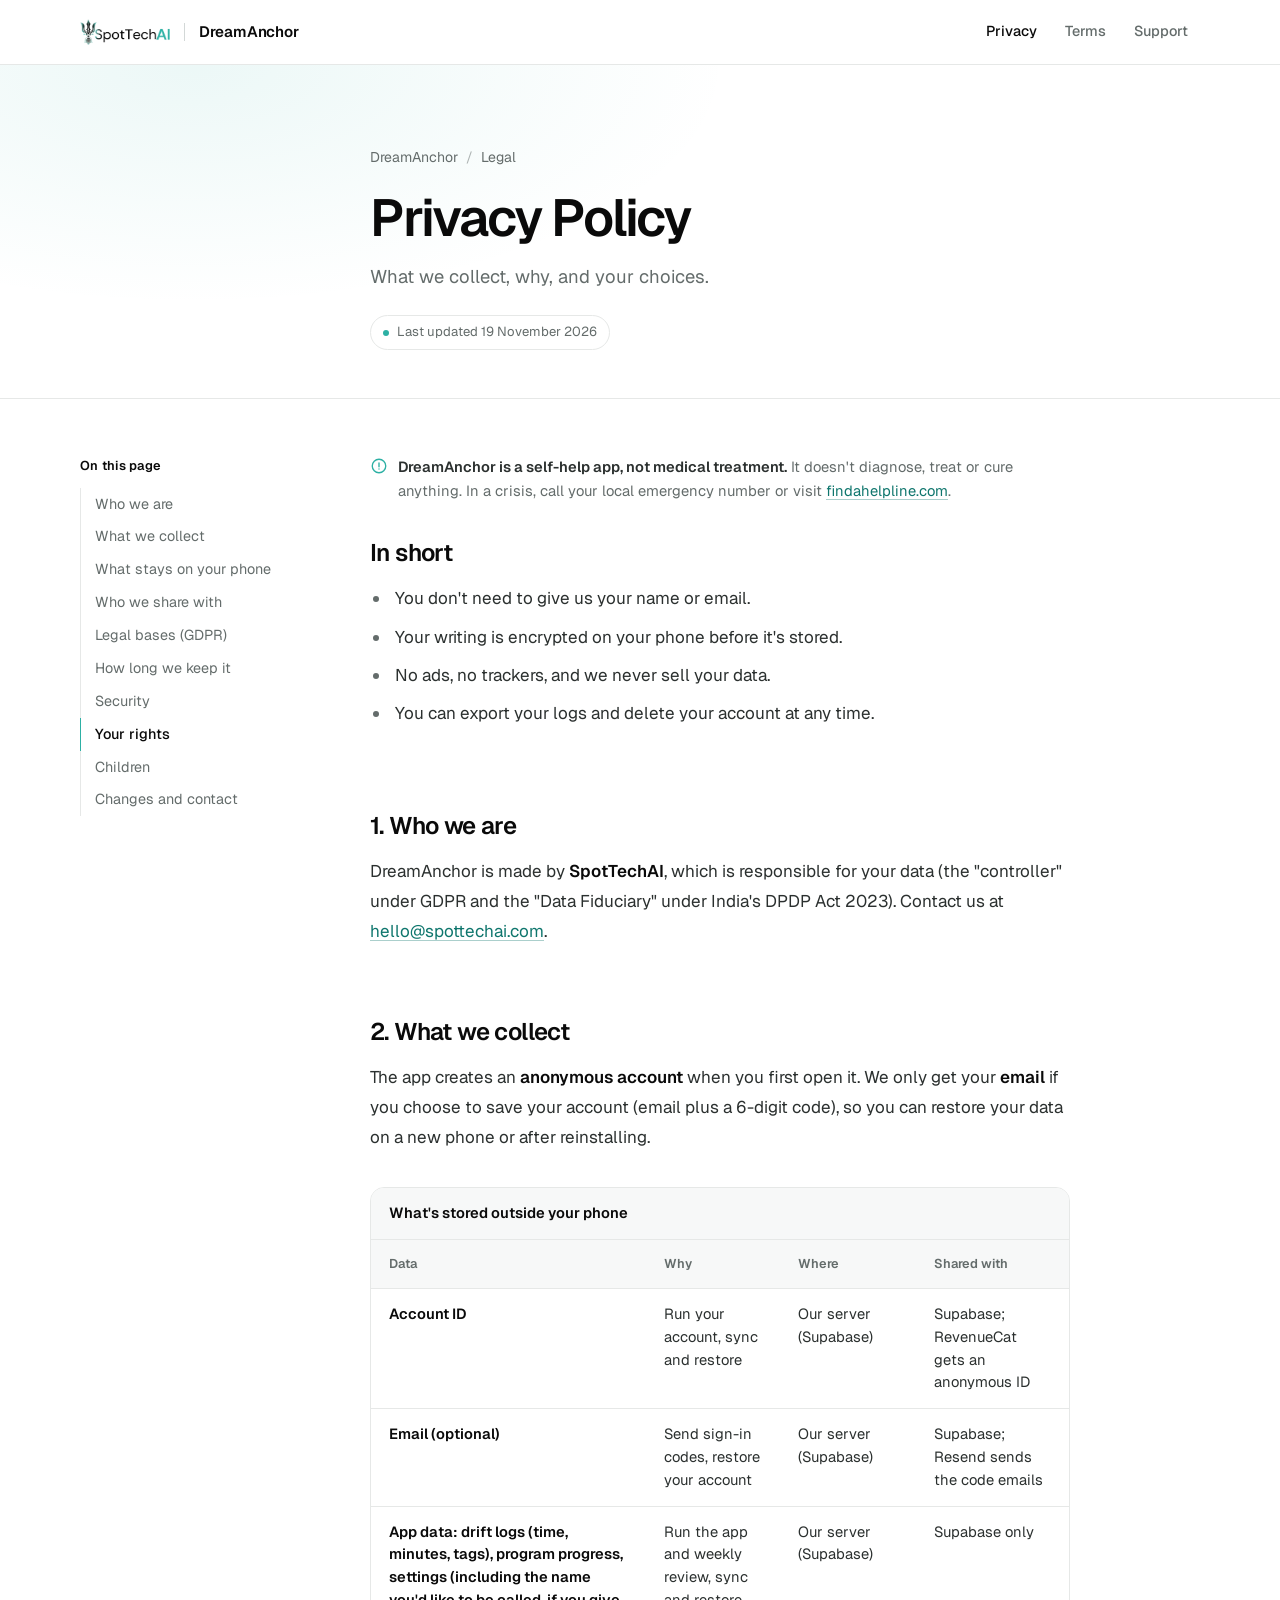
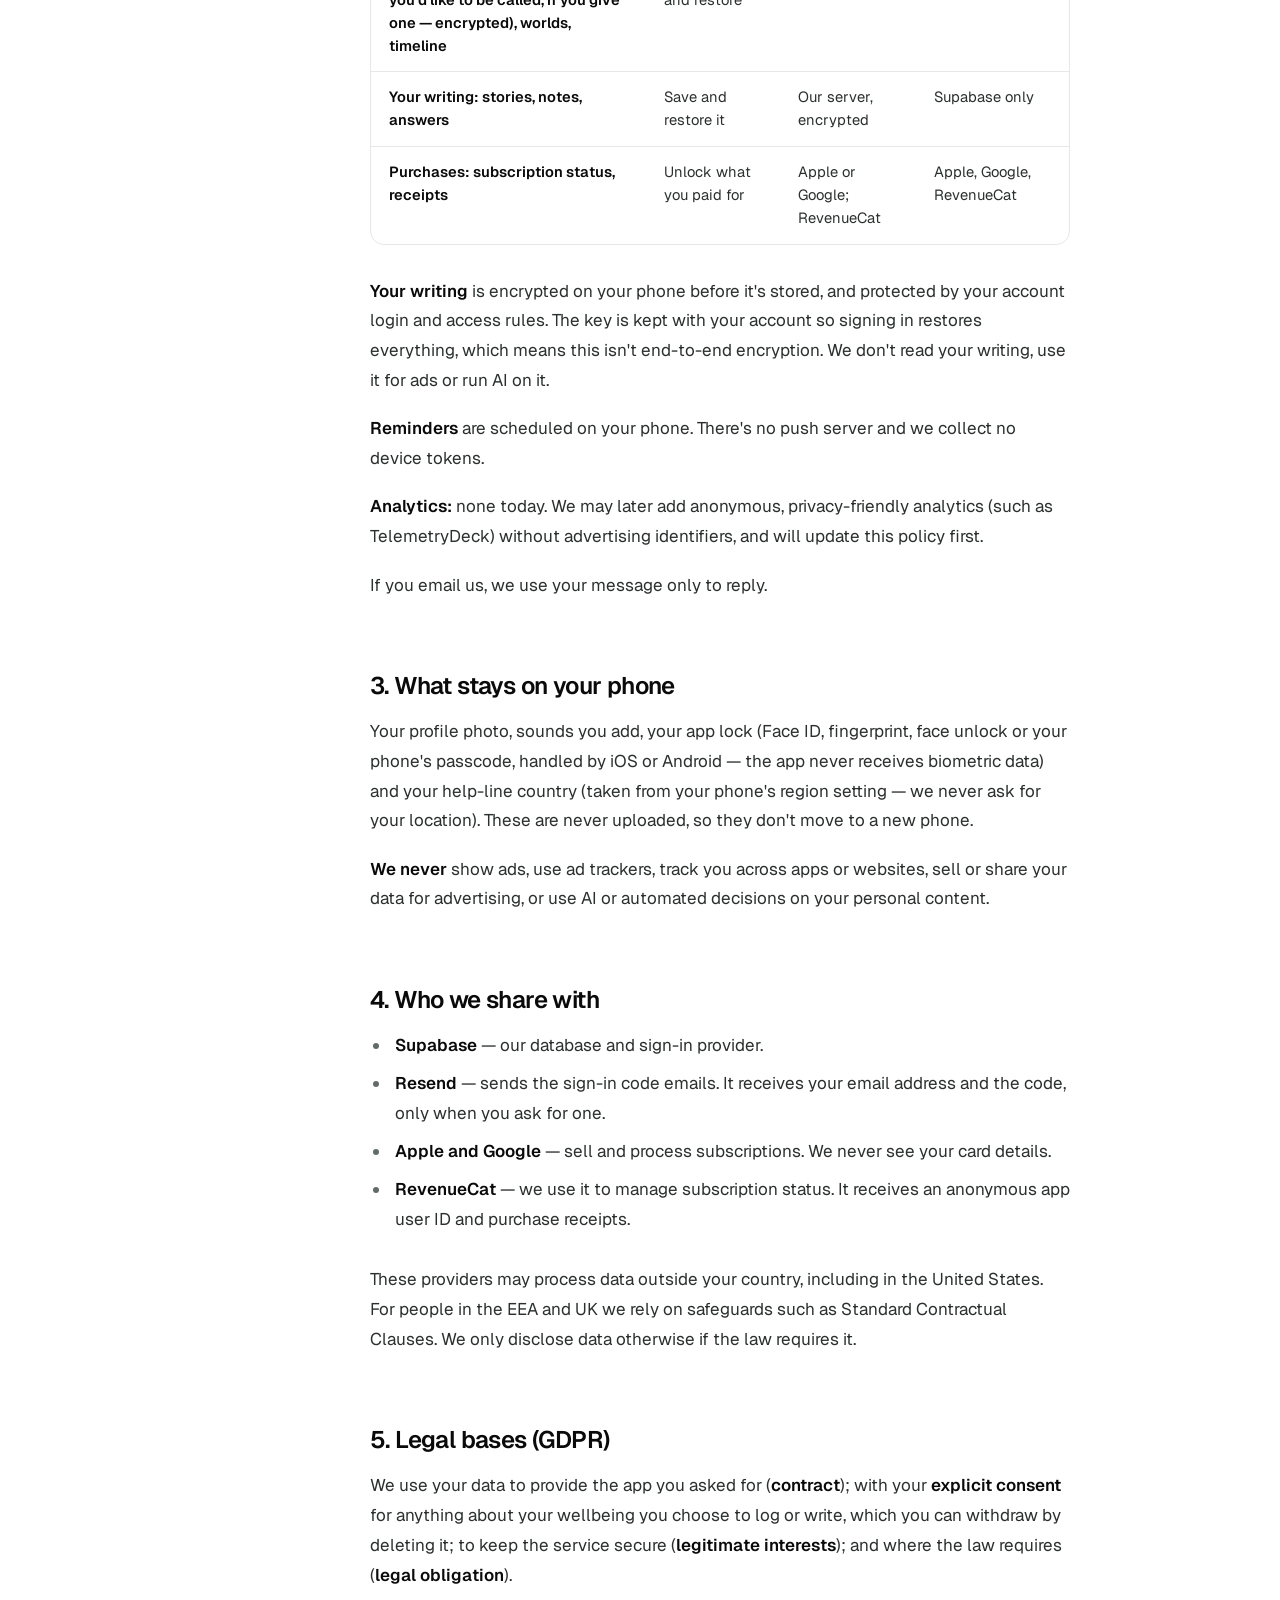
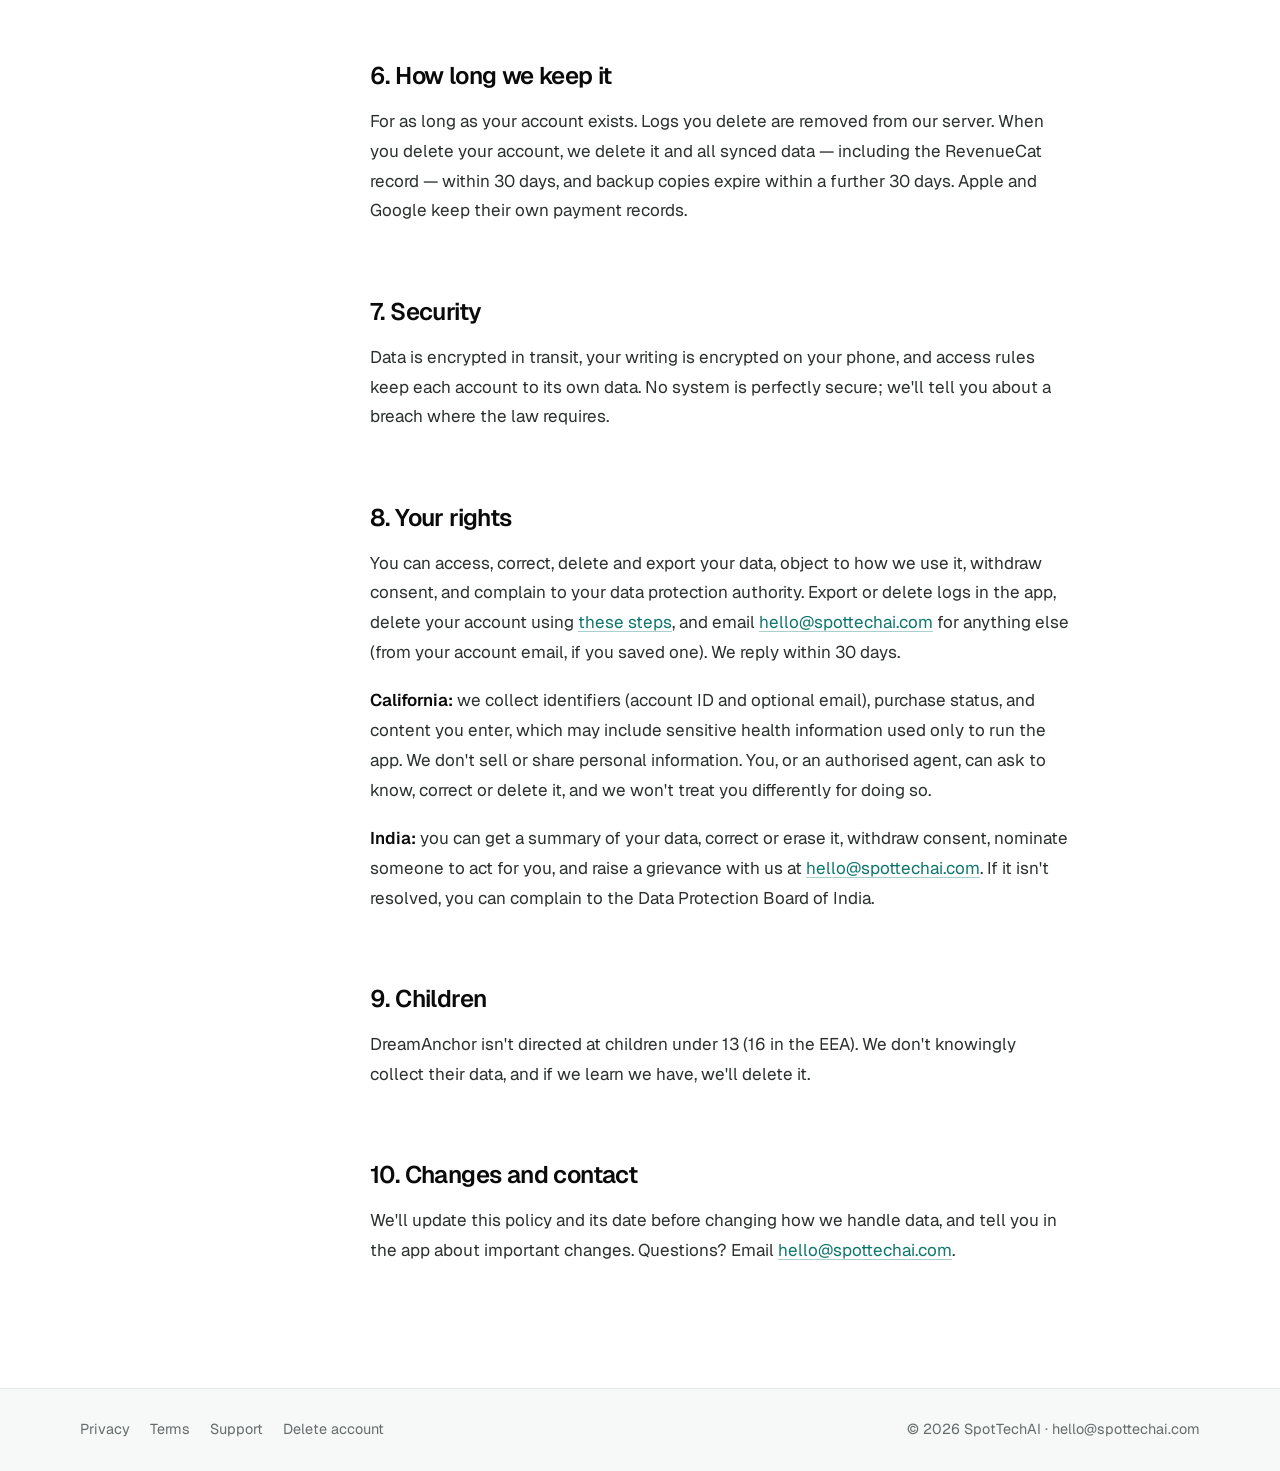
==== commit 13d2d2fa: "Privacy and delete-account fixes" ====
--- a/DreamAnchor/privacy/index.html
+++ b/DreamAnchor/privacy/index.html
@@ -44,7 +44,7 @@
       <nav class="da-crumbs" aria-label="Breadcrumb"><a href="../">DreamAnchor</a><span class="sl" aria-hidden="true">/</span><span>Legal</span></nav>
       <h1>Privacy Policy</h1>
       <p class="da-lead">What we collect, why, and your choices.</p>
-      <ul class="da-meta"><li>Last updated 10 November 2026</li></ul>
+      <ul class="da-meta"><li>Last updated 19 November 2026</li></ul>
     </div>
   </section>
 
@@ -86,8 +86,8 @@
         <thead><tr><th scope="col">Data</th><th scope="col">Why</th><th scope="col">Where</th><th scope="col">Shared with</th></tr></thead>
         <tbody>
           <tr><td data-label="Data">Account ID</td><td data-label="Why">Run your account, sync and restore</td><td data-label="Where">Our server (Supabase)</td><td data-label="Shared with">Supabase; RevenueCat gets an anonymous ID</td></tr>
-          <tr><td data-label="Data">Email (optional)</td><td data-label="Why">Send sign-in codes, restore your account</td><td data-label="Where">Our server (Supabase)</td><td data-label="Shared with">Supabase</td></tr>
-          <tr><td data-label="Data">App data: drift logs (time, minutes, tags), program progress, settings, worlds, timeline</td><td data-label="Why">Run the app and weekly review, sync and restore</td><td data-label="Where">Our server (Supabase)</td><td data-label="Shared with">Supabase only</td></tr>
+          <tr><td data-label="Data">Email (optional)</td><td data-label="Why">Send sign-in codes, restore your account</td><td data-label="Where">Our server (Supabase)</td><td data-label="Shared with">Supabase; Resend sends the code emails</td></tr>
+          <tr><td data-label="Data">App data: drift logs (time, minutes, tags), program progress, settings (including the name you'd like to be called, if you give one — encrypted), worlds, timeline</td><td data-label="Why">Run the app and weekly review, sync and restore</td><td data-label="Where">Our server (Supabase)</td><td data-label="Shared with">Supabase only</td></tr>
           <tr><td data-label="Data">Your writing: stories, notes, answers</td><td data-label="Why">Save and restore it</td><td data-label="Where">Our server, encrypted</td><td data-label="Shared with">Supabase only</td></tr>
           <tr><td data-label="Data">Purchases: subscription status, receipts</td><td data-label="Why">Unlock what you paid for</td><td data-label="Where">Apple or Google; RevenueCat</td><td data-label="Shared with">Apple, Google, RevenueCat</td></tr>
         </tbody>
@@ -98,12 +98,13 @@
       <p>If you email us, we use your message only to reply.</p>
 
       <h2 id="on-your-phone">3. What stays on your phone</h2>
-      <p>Your profile photo, sounds you add, your Face ID or passcode lock (handled by iOS — the app never receives biometric data) and your help-line country (taken from your phone's region setting — we never ask for your location). These are never uploaded, so they don't move to a new phone.</p>
+      <p>Your profile photo, sounds you add, your app lock (Face ID, fingerprint, face unlock or your phone's passcode, handled by iOS or Android — the app never receives biometric data) and your help-line country (taken from your phone's region setting — we never ask for your location). These are never uploaded, so they don't move to a new phone.</p>
       <p><strong>We never</strong> show ads, use ad trackers, track you across apps or websites, sell or share your data for advertising, or use AI or automated decisions on your personal content.</p>
 
       <h2 id="sharing">4. Who we share with</h2>
       <ul>
         <li><strong>Supabase</strong> — our database and sign-in provider.</li>
+        <li><strong>Resend</strong> — sends the sign-in code emails. It receives your email address and the code, only when you ask for one.</li>
         <li><strong>Apple and Google</strong> — sell and process subscriptions. We never see your card details.</li>
         <li><strong>RevenueCat</strong> — we use it to manage subscription status. It receives an anonymous app user ID and purchase receipts.</li>
       </ul>
